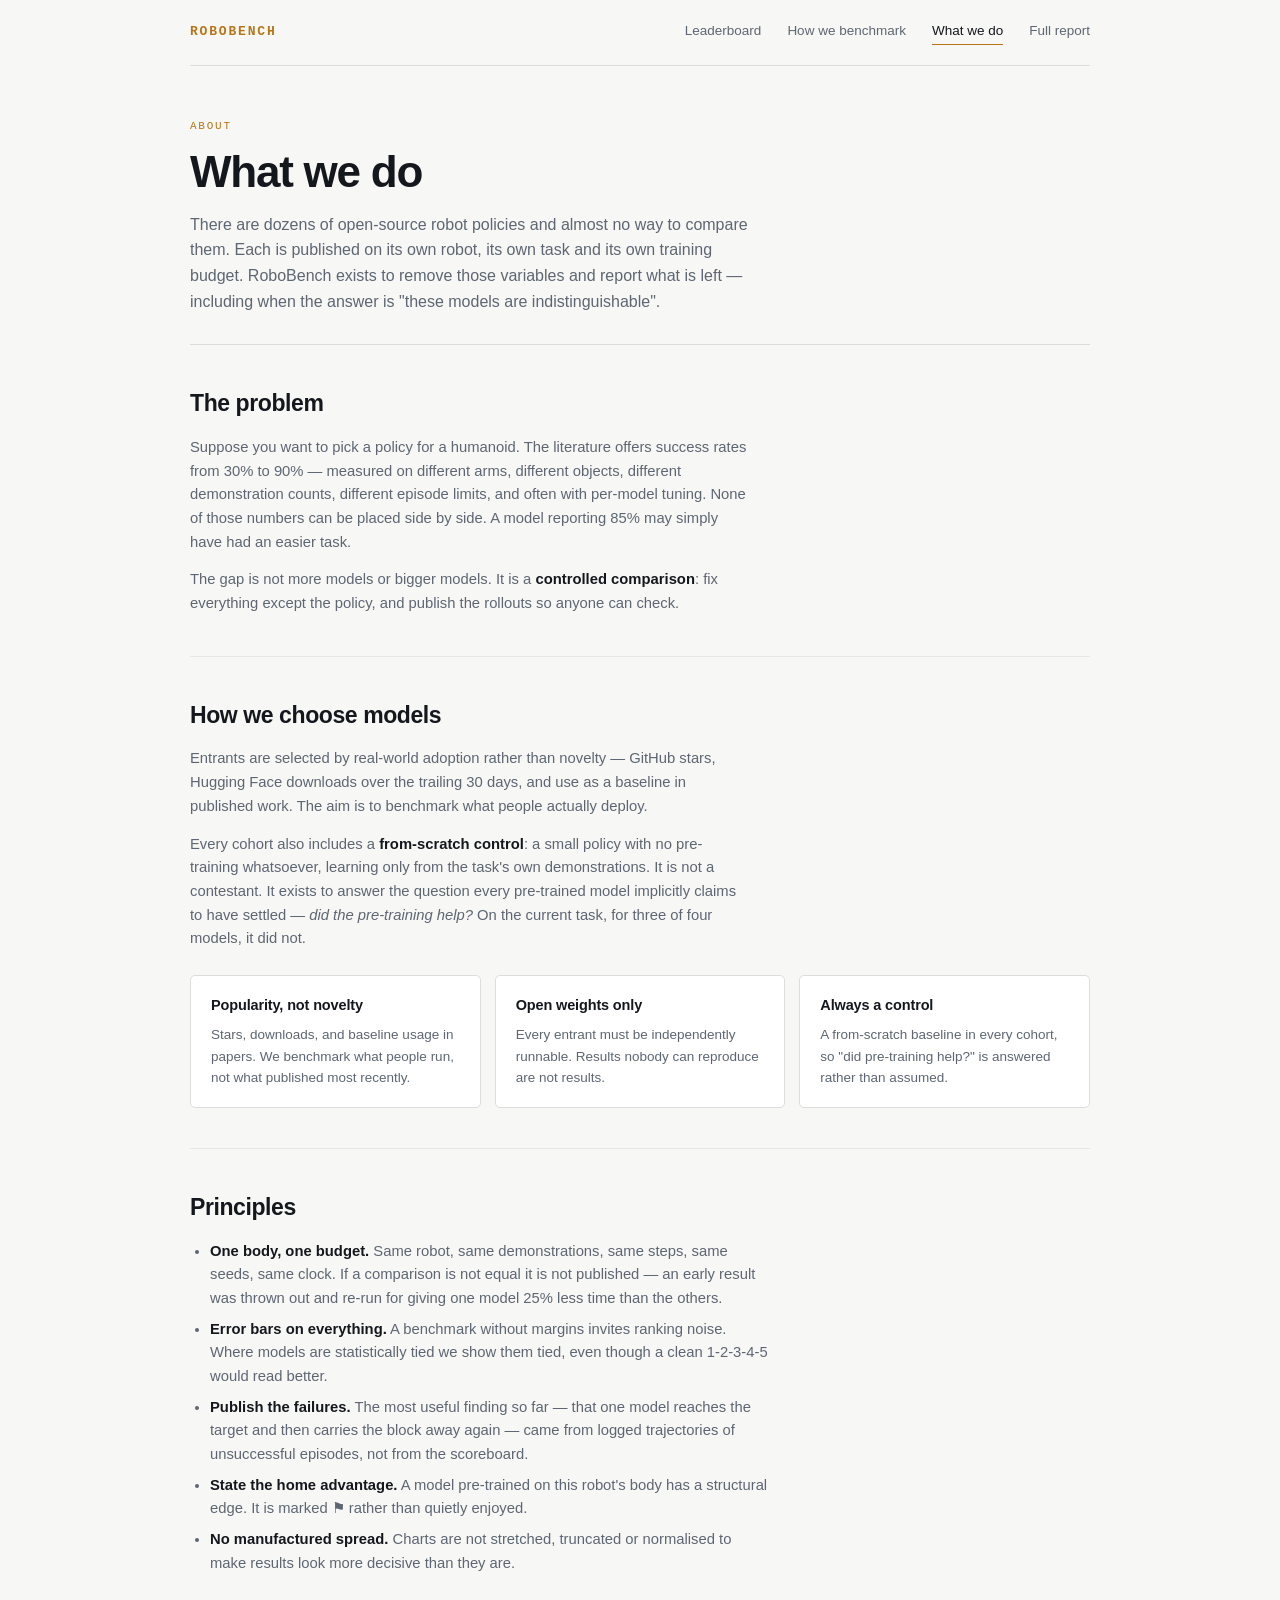
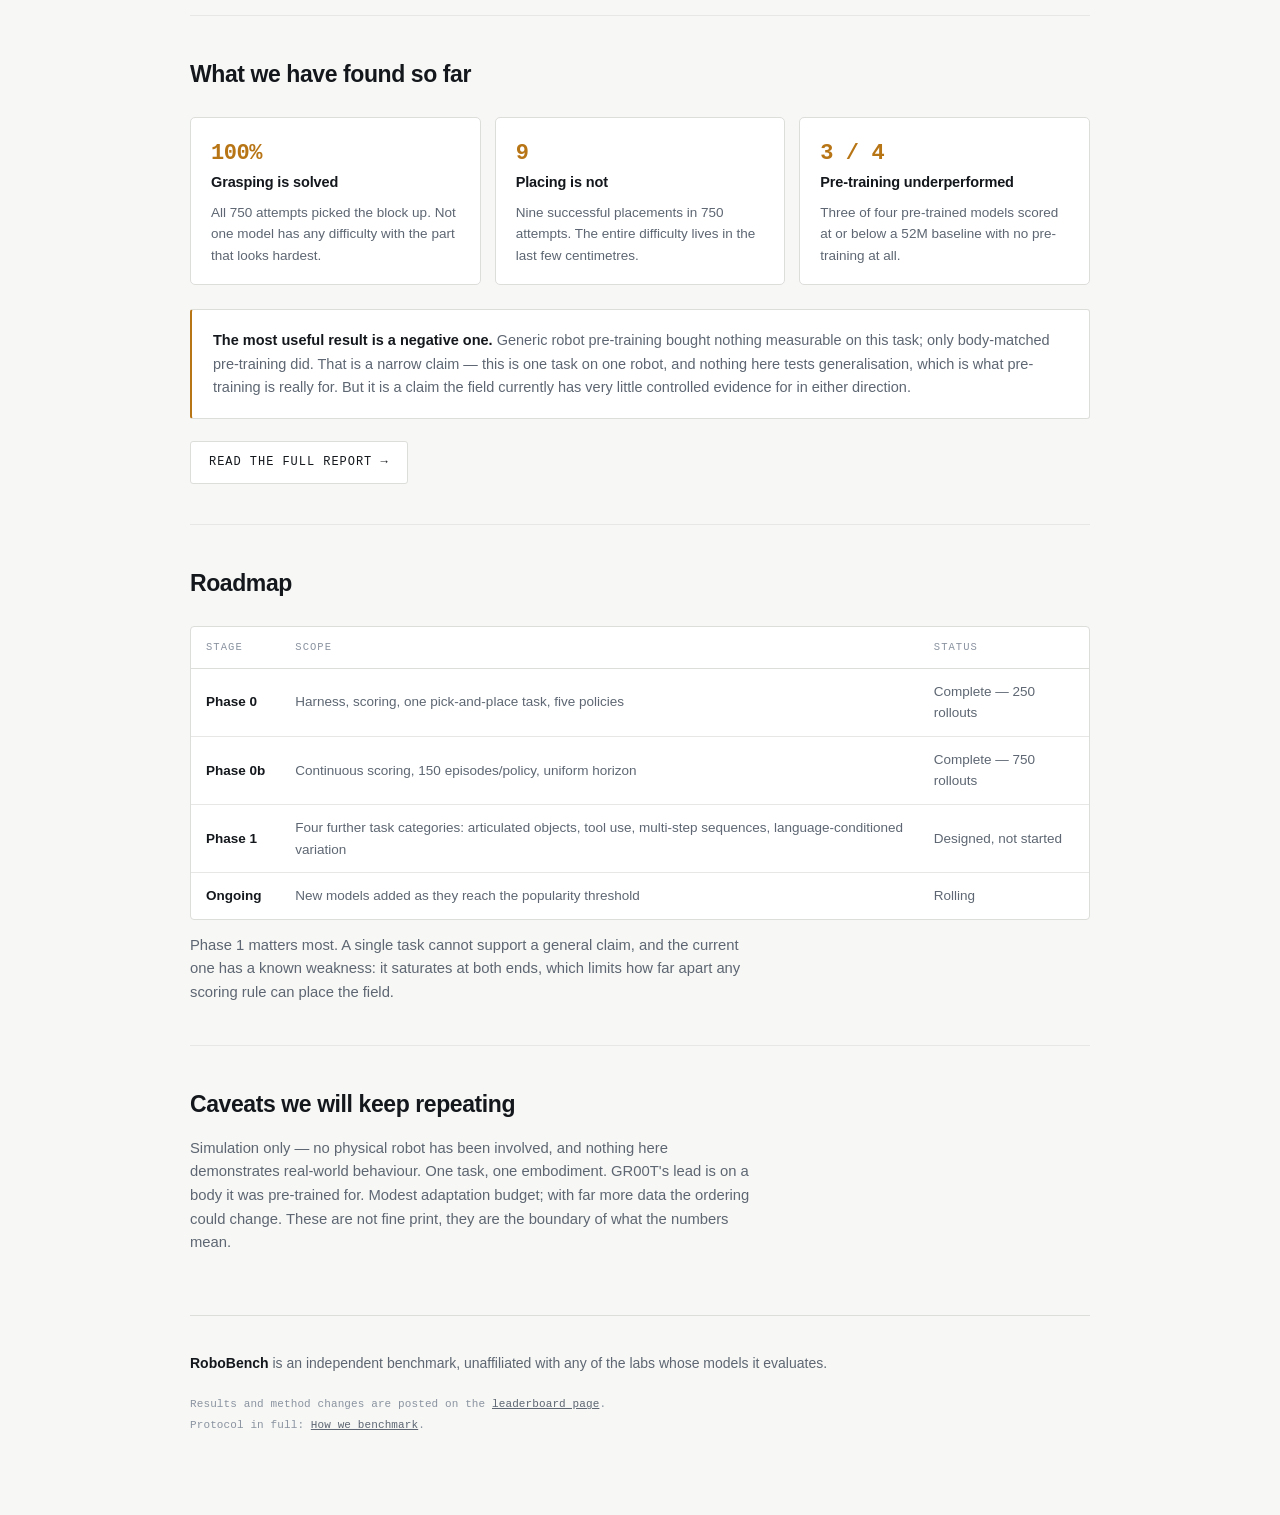
==== about.html @ 3d570c48 "Restructure into a multi-page site - index.html: global leaderboard + updates feed (both with copy-p" ====
<!DOCTYPE html>
<html lang="en">
<head>
<meta charset="UTF-8">
<meta name="viewport" content="width=device-width, initial-scale=1.0">
<title>What we do — RoboBench</title>
<meta name="description" content="Why RoboBench exists, how models are selected, the principles behind it, and what is coming next.">
<link rel="stylesheet" href="assets/style.css">
</head>
<body>
<div class="wrap">

  <nav class="nav">
    <a class="brand" href="index.html">RoboBench</a>
    <a class="l" href="index.html">Leaderboard</a>
    <a class="l" href="methodology.html">How we benchmark</a>
    <a class="l" href="about.html" aria-current="page">What we do</a>
    <a class="l" href="report.html">Full report</a>
  </nav>

  <header>
    <div class="kicker">About</div>
    <h1>What we do</h1>
    <p class="standfirst">There are dozens of open-source robot policies and almost no way to compare them. Each is published on its own robot, its own task and its own training budget. RoboBench exists to remove those variables and report what is left — including when the answer is "these models are indistinguishable".</p>
  </header>

  <section>
    <h2>The problem</h2>
    <p class="body">Suppose you want to pick a policy for a humanoid. The literature offers success rates from 30% to 90% — measured on different arms, different objects, different demonstration counts, different episode limits, and often with per-model tuning. None of those numbers can be placed side by side. A model reporting 85% may simply have had an easier task.</p>
    <p class="body">The gap is not more models or bigger models. It is a <b>controlled comparison</b>: fix everything except the policy, and publish the rollouts so anyone can check.</p>
  </section>

  <section>
    <h2>How we choose models</h2>
    <p class="body">Entrants are selected by real-world adoption rather than novelty — GitHub stars, Hugging Face downloads over the trailing 30 days, and use as a baseline in published work. The aim is to benchmark what people actually deploy.</p>
    <p class="body">Every cohort also includes a <b>from-scratch control</b>: a small policy with no pre-training whatsoever, learning only from the task's own demonstrations. It is not a contestant. It exists to answer the question every pre-trained model implicitly claims to have settled — <i>did the pre-training help?</i> On the current task, for three of four models, it did not.</p>
    <div class="grid">
      <div class="card">
        <h4>Popularity, not novelty</h4>
        <p>Stars, downloads, and baseline usage in papers. We benchmark what people run, not what published most recently.</p>
      </div>
      <div class="card">
        <h4>Open weights only</h4>
        <p>Every entrant must be independently runnable. Results nobody can reproduce are not results.</p>
      </div>
      <div class="card">
        <h4>Always a control</h4>
        <p>A from-scratch baseline in every cohort, so "did pre-training help?" is answered rather than assumed.</p>
      </div>
    </div>
  </section>

  <section>
    <h2>Principles</h2>
    <ul class="body">
      <li><b>One body, one budget.</b> Same robot, same demonstrations, same steps, same seeds, same clock. If a comparison is not equal it is not published — an early result was thrown out and re-run for giving one model 25% less time than the others.</li>
      <li><b>Error bars on everything.</b> A benchmark without margins invites ranking noise. Where models are statistically tied we show them tied, even though a clean 1-2-3-4-5 would read better.</li>
      <li><b>Publish the failures.</b> The most useful finding so far — that one model reaches the target and then carries the block away again — came from logged trajectories of unsuccessful episodes, not from the scoreboard.</li>
      <li><b>State the home advantage.</b> A model pre-trained on this robot's body has a structural edge. It is marked ⚑ rather than quietly enjoyed.</li>
      <li><b>No manufactured spread.</b> Charts are not stretched, truncated or normalised to make results look more decisive than they are.</li>
    </ul>
  </section>

  <section>
    <h2>What we have found so far</h2>
    <div class="grid">
      <div class="card">
        <div class="big">100%</div>
        <h4>Grasping is solved</h4>
        <p>All 750 attempts picked the block up. Not one model has any difficulty with the part that looks hardest.</p>
      </div>
      <div class="card">
        <div class="big">9</div>
        <h4>Placing is not</h4>
        <p>Nine successful placements in 750 attempts. The entire difficulty lives in the last few centimetres.</p>
      </div>
      <div class="card">
        <div class="big">3 / 4</div>
        <h4>Pre-training underperformed</h4>
        <p>Three of four pre-trained models scored at or below a 52M baseline with no pre-training at all.</p>
      </div>
    </div>
    <div class="call">
      <b>The most useful result is a negative one.</b> Generic robot pre-training bought nothing measurable on this task; only body-matched pre-training did. That is a narrow claim — this is one task on one robot, and nothing here tests generalisation, which is what pre-training is really for. But it is a claim the field currently has very little controlled evidence for in either direction.
    </div>
    <a class="cta" href="report.html">Read the full report →</a>
  </section>

  <section>
    <h2>Roadmap</h2>
    <div class="tbl">
      <table>
        <tr><th>Stage</th><th>Scope</th><th>Status</th></tr>
        <tr><td class="name">Phase 0</td><td>Harness, scoring, one pick-and-place task, five policies</td><td>Complete — 250 rollouts</td></tr>
        <tr><td class="name">Phase 0b</td><td>Continuous scoring, 150 episodes/policy, uniform horizon</td><td>Complete — 750 rollouts</td></tr>
        <tr><td class="name">Phase 1</td><td>Four further task categories: articulated objects, tool use, multi-step sequences, language-conditioned variation</td><td>Designed, not started</td></tr>
        <tr><td class="name">Ongoing</td><td>New models added as they reach the popularity threshold</td><td>Rolling</td></tr>
      </table>
    </div>
    <p class="body">Phase 1 matters most. A single task cannot support a general claim, and the current one has a known weakness: it saturates at both ends, which limits how far apart any scoring rule can place the field.</p>
  </section>

  <section>
    <h2>Caveats we will keep repeating</h2>
    <p class="body">Simulation only — no physical robot has been involved, and nothing here demonstrates real-world behaviour. One task, one embodiment. GR00T's lead is on a body it was pre-trained for. Modest adaptation budget; with far more data the ordering could change. These are not fine print, they are the boundary of what the numbers mean.</p>
  </section>

  <footer>
    <b>RoboBench</b> is an independent benchmark, unaffiliated with any of the labs whose models it evaluates.
    <div class="meta">
      Results and method changes are posted on the <a href="index.html">leaderboard page</a>.<br>
      Protocol in full: <a href="methodology.html">How we benchmark</a>.
    </div>
  </footer>

</div>
</body>
</html>
---- assets/style.css ----
:root{
  --bg:#0E1116; --panel:#161A21; --panel-2:#1C212A; --line:#262C36; --line-soft:#1E242D;
  --text:#E6E9EE; --dim:#868F9D; --dimmer:#5A6472;
  --signal:#E8A33D; --ok:#5FB49C; --mid:#5B7089; --bad:#C4635C;
  --groot:#4478d0; --act:#2b8a2b; --g1:#9d9d97; --g2:#c2c2ba; --g3:#82827c;
  --mono:ui-monospace,"SF Mono","Cascadia Mono","Roboto Mono",Consolas,monospace;
  --sans:ui-sans-serif,-apple-system,BlinkMacSystemFont,"Segoe UI",Roboto,Helvetica,Arial,sans-serif;
}
@media (prefers-color-scheme: light){
  :root{
    --bg:#F7F7F5; --panel:#FFFFFF; --panel-2:#F1F2F0; --line:#DCDEDA; --line-soft:#E7E8E5;
    --text:#14181D; --dim:#5D6672; --dimmer:#8A93A0;
    --signal:#B87516; --ok:#2F7F6B; --mid:#5B7089; --bad:#A8453E;
  }
}
:root[data-theme="dark"]{
  --bg:#0E1116; --panel:#161A21; --panel-2:#1C212A; --line:#262C36; --line-soft:#1E242D;
  --text:#E6E9EE; --dim:#868F9D; --dimmer:#5A6472;
  --signal:#E8A33D; --ok:#5FB49C; --bad:#C4635C;
}
:root[data-theme="light"]{
  --bg:#F7F7F5; --panel:#FFFFFF; --panel-2:#F1F2F0; --line:#DCDEDA; --line-soft:#E7E8E5;
  --text:#14181D; --dim:#5D6672; --dimmer:#8A93A0;
  --signal:#B87516; --ok:#2F7F6B; --bad:#A8453E;
}

*{box-sizing:border-box;margin:0;padding:0}
body{background:var(--bg);color:var(--text);font-family:var(--sans);
     -webkit-font-smoothing:antialiased;line-height:1.6;padding:0 24px 80px}
.wrap{max-width:900px;margin:0 auto}
a{color:inherit}

/* ---------- nav ---------- */
.nav{display:flex;align-items:center;gap:26px;flex-wrap:wrap;
     padding:20px 0;border-bottom:1px solid var(--line);margin-bottom:8px}
.nav .brand{font-family:var(--mono);font-size:13px;letter-spacing:.14em;text-transform:uppercase;
            color:var(--signal);text-decoration:none;font-weight:600;margin-right:auto}
.nav a.l{font-size:13.5px;color:var(--dim);text-decoration:none;padding-bottom:2px;
         border-bottom:1px solid transparent}
.nav a.l:hover{color:var(--text)}
.nav a.l[aria-current="page"]{color:var(--text);border-bottom-color:var(--signal)}

/* ---------- header ---------- */
header{padding:44px 0 30px;border-bottom:1px solid var(--line)}
.kicker{font-family:var(--mono);font-size:11px;letter-spacing:.16em;text-transform:uppercase;color:var(--signal)}
h1{font-size:clamp(30px,5vw,44px);line-height:1.06;letter-spacing:-.028em;font-weight:800;margin-top:14px;text-wrap:balance}
.standfirst{color:var(--dim);font-size:16px;margin-top:16px;max-width:64ch}
.standfirst b{color:var(--text);font-weight:600}

section{padding:40px 0;border-bottom:1px solid var(--line-soft)}
section:last-of-type{border-bottom:0}
h2{font-size:23px;letter-spacing:-.018em;font-weight:700;text-wrap:balance}
h3{font-size:17px;font-weight:650;margin-top:26px;letter-spacing:-.01em}
.lede{color:var(--dim);font-size:15px;margin-top:10px;max-width:66ch}
.lede b{color:var(--text);font-weight:600}
p.body{color:var(--dim);font-size:14.8px;margin-top:14px;max-width:68ch}
p.body b{color:var(--text);font-weight:600}
ul.body{color:var(--dim);font-size:14.8px;margin:14px 0 0 20px;max-width:68ch}
ul.body li{margin-top:7px}
ul.body b{color:var(--text);font-weight:600}

/* ---------- leaderboard ---------- */
.lb{margin-top:26px;overflow-x:auto;border:1px solid var(--line);border-radius:5px;background:var(--panel)}
.lb table{width:100%;border-collapse:collapse;font-size:13.5px}
.lb th{font-family:var(--mono);font-size:10.5px;letter-spacing:.09em;text-transform:uppercase;color:var(--dimmer);
       text-align:left;padding:13px 14px;border-bottom:1px solid var(--line);font-weight:500;white-space:nowrap}
.lb td{padding:14px;border-bottom:1px solid var(--line-soft);color:var(--dim);white-space:nowrap;vertical-align:middle}
.lb tr:last-child td{border-bottom:0}
.lb td.m{font-family:var(--mono);font-variant-numeric:tabular-nums}
.lb .rk{font-family:var(--mono);font-size:12px;color:var(--dimmer);width:34px}
.lb .nm{color:var(--text);font-weight:650}
.lb .nm i{display:block;font-style:normal;font-family:var(--mono);font-size:10.5px;color:var(--dimmer);
          margin-top:3px;letter-spacing:.02em;font-weight:400}
.lb .sc{color:var(--text);font-weight:700;font-size:15px}
.lb .ci{font-size:11px;color:var(--dimmer)}
.lb tr.lead td{background:color-mix(in srgb, var(--signal) 7%, transparent)}
.swatch{display:inline-block;width:9px;height:9px;border-radius:2px;margin-right:8px;vertical-align:0}
.tie{font-family:var(--mono);font-size:10px;letter-spacing:.07em;text-transform:uppercase;color:var(--dimmer);
     border-left:2px solid var(--line);padding:6px 0 6px 11px;margin:0}

/* ---------- update feed ---------- */
.feed{margin-top:26px;border-left:1px solid var(--line);padding-left:0}
.item{position:relative;padding:0 0 30px 26px}
.item:last-child{padding-bottom:4px}
.item::before{content:"";position:absolute;left:-4.5px;top:7px;width:8px;height:8px;border-radius:50%;
              background:var(--dimmer);outline:3px solid var(--bg)}
.item.new::before{background:var(--signal)}
.item .when{font-family:var(--mono);font-size:11px;letter-spacing:.06em;color:var(--dimmer)}
.item .tag{font-family:var(--mono);font-size:9.5px;letter-spacing:.1em;text-transform:uppercase;
           padding:2px 7px;border-radius:2px;border:1px solid var(--line);color:var(--dim);margin-left:9px}
.item .tag.result{color:var(--signal);border-color:var(--signal)}
.item .tag.model{color:var(--ok);border-color:var(--ok)}
.item .tag.method{color:var(--mid);border-color:var(--mid)}
.item h4{font-size:15.5px;font-weight:650;margin-top:8px;letter-spacing:-.01em}
.item p{color:var(--dim);font-size:14px;margin-top:6px;max-width:66ch}
.item a.more{font-size:13px;color:var(--signal);text-decoration:none;border-bottom:1px solid transparent}
.item a.more:hover{border-bottom-color:var(--signal)}

/* ---------- cards / callouts ---------- */
.grid{display:grid;grid-template-columns:repeat(auto-fit,minmax(240px,1fr));gap:14px;margin-top:24px}
.card{background:var(--panel);border:1px solid var(--line);border-radius:5px;padding:18px 20px}
.card h4{font-size:14.5px;font-weight:650;letter-spacing:-.01em}
.card p{color:var(--dim);font-size:13.5px;margin-top:7px}
.card .big{font-family:var(--mono);font-size:22px;font-weight:700;color:var(--signal);letter-spacing:-.02em}

.call{margin-top:24px;padding:19px 21px;background:var(--panel);border:1px solid var(--line);
      border-left:2px solid var(--signal);border-radius:3px;font-size:14.5px;color:var(--dim)}
.call.quiet{border-left-color:var(--line)}
.call b{color:var(--text);font-weight:650}
.call + .call{margin-top:11px}

.cta{display:inline-block;margin-top:22px;font-family:var(--mono);font-size:12px;letter-spacing:.08em;
     text-transform:uppercase;color:var(--text);text-decoration:none;border:1px solid var(--line);
     border-radius:3px;padding:11px 18px;background:var(--panel)}
.cta:hover{border-color:var(--signal);color:var(--signal)}

.tbl{margin-top:24px;overflow-x:auto;border:1px solid var(--line);border-radius:4px;background:var(--panel)}
.tbl table{width:100%;border-collapse:collapse;font-size:13.5px}
.tbl th{font-family:var(--mono);font-size:10.5px;letter-spacing:.1em;text-transform:uppercase;color:var(--dimmer);
        text-align:left;padding:12px 15px;border-bottom:1px solid var(--line);font-weight:500;white-space:nowrap}
.tbl td{padding:12px 15px;border-bottom:1px solid var(--line-soft);color:var(--dim)}
.tbl tr:last-child td{border-bottom:0}
.tbl td.m{font-family:var(--mono);font-variant-numeric:tabular-nums;white-space:nowrap}
.tbl td.name{color:var(--text);font-weight:600;white-space:nowrap}

footer{padding:36px 0 0;border-top:1px solid var(--line);color:var(--dim);font-size:14px;margin-top:20px}
footer b{color:var(--text)}
.meta{font-family:var(--mono);font-size:11px;color:var(--dimmer);margin-top:20px;line-height:1.85;letter-spacing:.01em}
.meta a{color:var(--dim)}
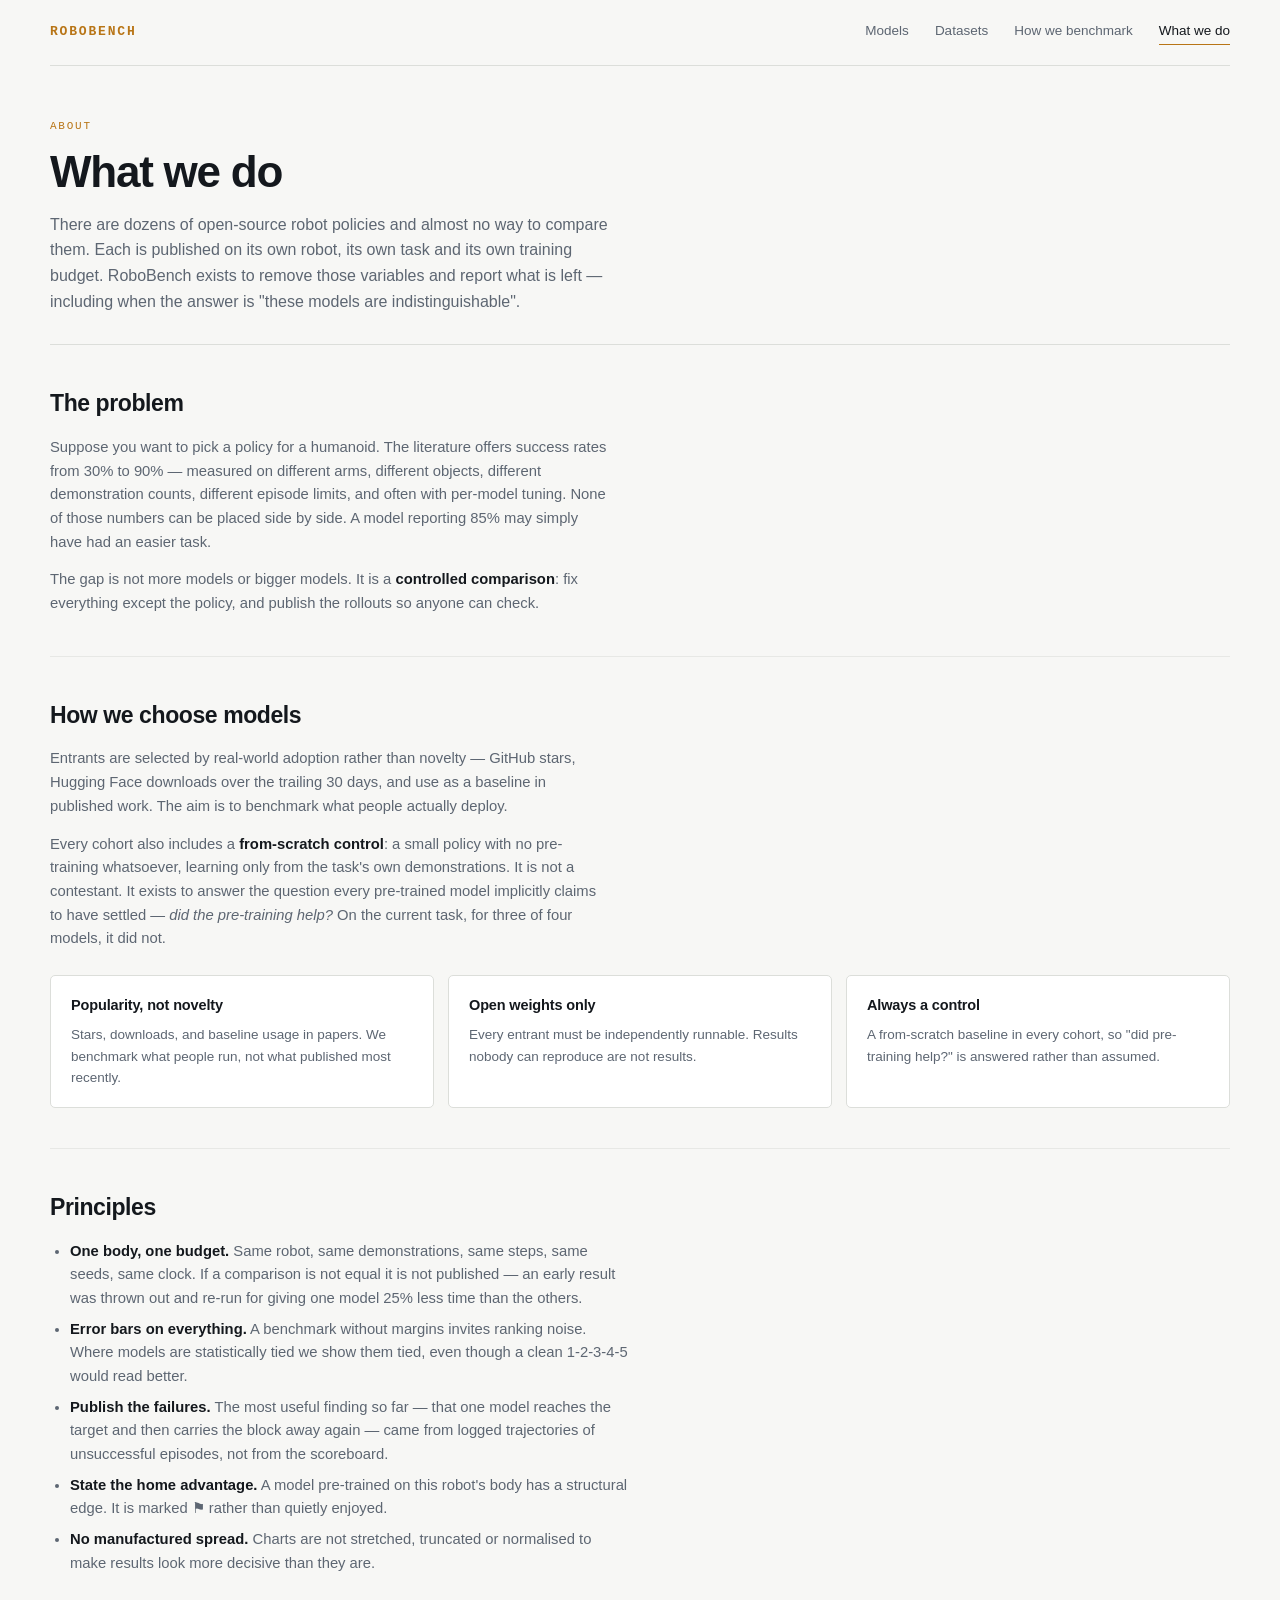
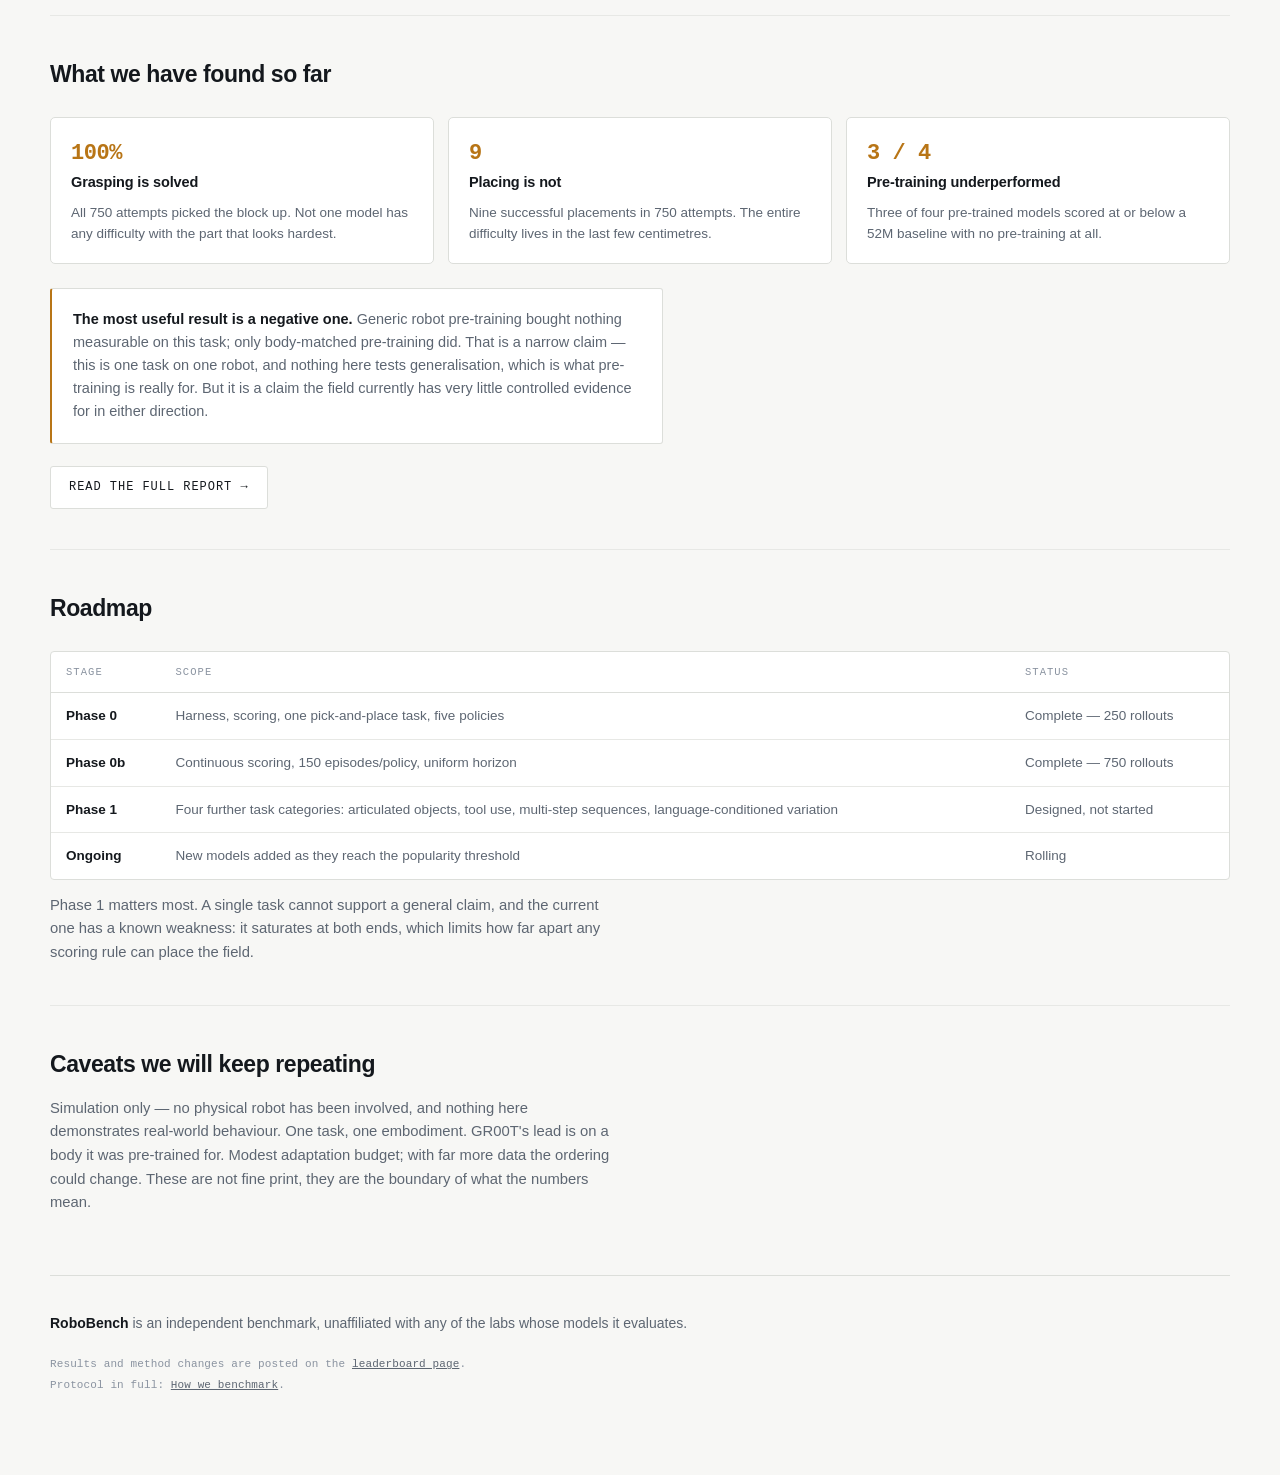
==== commit 9f988d9f: "Add datasets benchmark; split landing page into Models and Datasets The site now grades training dat" ====
--- a/about.html
+++ b/about.html
@@ -12,10 +12,10 @@
 
   <nav class="nav">
     <a class="brand" href="index.html">RoboBench</a>
-    <a class="l" href="index.html">Leaderboard</a>
+    <a class="l" href="models.html">Models</a>
+    <a class="l" href="datasets.html">Datasets</a>
     <a class="l" href="methodology.html">How we benchmark</a>
     <a class="l" href="about.html" aria-current="page">What we do</a>
-    <a class="l" href="report.html">Full report</a>
   </nav>
 
   <header>
--- a/assets/style.css
+++ b/assets/style.css
@@ -2,7 +2,8 @@
   --bg:#0E1116; --panel:#161A21; --panel-2:#1C212A; --line:#262C36; --line-soft:#1E242D;
   --text:#E6E9EE; --dim:#868F9D; --dimmer:#5A6472;
   --signal:#E8A33D; --ok:#5FB49C; --mid:#5B7089; --bad:#C4635C;
-  --groot:#4478d0; --act:#2b8a2b; --g1:#9d9d97; --g2:#c2c2ba; --g3:#82827c;
+  --groot:#4478d0; --act:#2b8a2b; --g1:#9d9d97; --g2:#c2c2ba; --g3:#82827c; --g4:#707069; --g5:#9a9a92;
+  --hatch:rgba(255,255,255,.18);
   --mono:ui-monospace,"SF Mono","Cascadia Mono","Roboto Mono",Consolas,monospace;
   --sans:ui-sans-serif,-apple-system,BlinkMacSystemFont,"Segoe UI",Roboto,Helvetica,Arial,sans-serif;
 }
@@ -11,23 +12,30 @@
     --bg:#F7F7F5; --panel:#FFFFFF; --panel-2:#F1F2F0; --line:#DCDEDA; --line-soft:#E7E8E5;
     --text:#14181D; --dim:#5D6672; --dimmer:#8A93A0;
     --signal:#B87516; --ok:#2F7F6B; --mid:#5B7089; --bad:#A8453E;
+    /* chart series need darkening too — the dark-tuned greys vanish on white */
+    --groot:#2F5DA8; --act:#1F6B1F; --g1:#6F6F68; --g2:#8B8B83; --g3:#5E5E58; --g4:#4F4F49; --g5:#7A7A72;
+    --hatch:rgba(0,0,0,.22);
   }
 }
 :root[data-theme="dark"]{
   --bg:#0E1116; --panel:#161A21; --panel-2:#1C212A; --line:#262C36; --line-soft:#1E242D;
   --text:#E6E9EE; --dim:#868F9D; --dimmer:#5A6472;
-  --signal:#E8A33D; --ok:#5FB49C; --bad:#C4635C;
+  --signal:#E8A33D; --ok:#5FB49C; --mid:#5B7089; --bad:#C4635C;
+  --groot:#4478d0; --act:#2b8a2b; --g1:#9d9d97; --g2:#c2c2ba; --g3:#82827c; --g4:#707069; --g5:#9a9a92;
+  --hatch:rgba(255,255,255,.18);
 }
 :root[data-theme="light"]{
   --bg:#F7F7F5; --panel:#FFFFFF; --panel-2:#F1F2F0; --line:#DCDEDA; --line-soft:#E7E8E5;
   --text:#14181D; --dim:#5D6672; --dimmer:#8A93A0;
-  --signal:#B87516; --ok:#2F7F6B; --bad:#A8453E;
+  --signal:#B87516; --ok:#2F7F6B; --mid:#5B7089; --bad:#A8453E;
+  --groot:#2F5DA8; --act:#1F6B1F; --g1:#6F6F68; --g2:#8B8B83; --g3:#5E5E58; --g4:#4F4F49; --g5:#7A7A72;
+  --hatch:rgba(0,0,0,.22);
 }
 
 *{box-sizing:border-box;margin:0;padding:0}
 body{background:var(--bg);color:var(--text);font-family:var(--sans);
      -webkit-font-smoothing:antialiased;line-height:1.6;padding:0 24px 80px}
-.wrap{max-width:900px;margin:0 auto}
+.wrap{max-width:1180px;margin:0 auto}
 a{color:inherit}
 
 /* ---------- nav ---------- */
@@ -59,9 +67,18 @@
 ul.body li{margin-top:7px}
 ul.body b{color:var(--text);font-weight:600}
 
+/* ---------- hero: leaderboard is the landing page ---------- */
+.hero{padding-top:26px;border-bottom:1px solid var(--line)}
+.hero h1{font-size:clamp(32px,5.5vw,50px);margin-top:12px}
+.hero .standfirst{max-width:70ch;margin-bottom:6px}
+.scorekey{font-size:12.5px;color:var(--dimmer);margin-top:14px;line-height:1.6;max-width:74ch}
+.scorekey b{color:var(--dim);font-weight:600}
+.scorekey a{color:var(--dim)}
+
 /* ---------- leaderboard ---------- */
-.lb{margin-top:26px;overflow-x:auto;border:1px solid var(--line);border-radius:5px;background:var(--panel)}
-.lb table{width:100%;border-collapse:collapse;font-size:13.5px}
+.lb{margin-top:24px;overflow-x:auto;border:1px solid var(--line);border-radius:6px;background:var(--panel)}
+.hero .lb{margin-top:28px;box-shadow:0 1px 0 var(--line-soft)}
+.lb table{width:100%;border-collapse:collapse;font-size:14.5px}
 .lb th{font-family:var(--mono);font-size:10.5px;letter-spacing:.09em;text-transform:uppercase;color:var(--dimmer);
        text-align:left;padding:13px 14px;border-bottom:1px solid var(--line);font-weight:500;white-space:nowrap}
 .lb td{padding:14px;border-bottom:1px solid var(--line-soft);color:var(--dim);white-space:nowrap;vertical-align:middle}
@@ -71,12 +88,69 @@
 .lb .nm{color:var(--text);font-weight:650}
 .lb .nm i{display:block;font-style:normal;font-family:var(--mono);font-size:10.5px;color:var(--dimmer);
           margin-top:3px;letter-spacing:.02em;font-weight:400}
-.lb .sc{color:var(--text);font-weight:700;font-size:15px}
+.lb .sc{color:var(--text);font-weight:700;font-size:17px;font-variant-numeric:tabular-nums}
+.hero .lb .sc{font-size:19px}
 .lb .ci{font-size:11px;color:var(--dimmer)}
+.lb .nm{font-size:14px}
 .lb tr.lead td{background:color-mix(in srgb, var(--signal) 7%, transparent)}
 .swatch{display:inline-block;width:9px;height:9px;border-radius:2px;margin-right:8px;vertical-align:0}
 .tie{font-family:var(--mono);font-size:10px;letter-spacing:.07em;text-transform:uppercase;color:var(--dimmer);
      border-left:2px solid var(--line);padding:6px 0 6px 11px;margin:0}
+
+/* ---------- task tabs (progressive enhancement) ---------- */
+.tabs{display:none;gap:6px;margin-top:24px;flex-wrap:wrap}
+.js-tabs .tabs{display:flex}
+.tab{font-family:var(--mono);font-size:11px;letter-spacing:.07em;text-transform:uppercase;
+     color:var(--dim);background:var(--panel);border:1px solid var(--line);border-radius:4px;
+     padding:8px 15px;cursor:pointer;transition:color .12s,border-color .12s,background .12s}
+.tab:hover{color:var(--text)}
+.tab.active{color:var(--text);border-color:var(--signal);background:color-mix(in srgb,var(--signal) 8%,transparent)}
+.tab:focus-visible{outline:2px solid var(--signal);outline-offset:2px}
+.tab-panel{display:block}
+.js-tabs .tab-panel{display:none}
+.js-tabs .tab-panel.active{display:block}
+.panel-sub{font-family:var(--mono);font-size:11px;letter-spacing:.03em;color:var(--dim);margin:18px 0 -6px}
+/* score sparkline (added by JS, width ∝ score within each task) */
+.lb .bar{display:block;height:3px;border-radius:2px;margin:5px 0 2px;
+         background:color-mix(in srgb,var(--signal) 50%,transparent)}
+.lb tr.lead .bar{background:color-mix(in srgb,var(--signal) 82%,transparent)}
+
+/* ---------- master-score bar chart (hero) ---------- */
+.master{margin-top:26px;border:1px solid var(--line);border-radius:8px;background:var(--panel);
+        padding:22px 24px;box-shadow:0 1px 0 var(--line-soft)}
+.master-head{display:flex;align-items:baseline;gap:12px;flex-wrap:wrap;margin-bottom:20px}
+.master-title{font-size:15px;font-weight:700;letter-spacing:-.01em;color:var(--text)}
+.master-sub{font-family:var(--mono);font-size:10.5px;letter-spacing:.06em;text-transform:uppercase;color:var(--dimmer)}
+.mbar-row{display:grid;grid-template-columns:minmax(96px,150px) 1fr 86px;align-items:center;gap:14px;margin:11px 0}
+.mbar-label{font-size:13.5px;font-weight:650;color:var(--text);white-space:nowrap;overflow:hidden;text-overflow:ellipsis}
+.mbar-track{position:relative;height:22px;background:var(--panel-2);border-radius:4px;overflow:visible}
+.mbar-fill{position:absolute;left:0;top:0;height:100%;border-radius:3px;min-width:3px}
+.mbar-whisker{position:absolute;top:50%;height:10px;transform:translateY(-50%);
+              border-left:2px solid var(--dim);border-right:2px solid var(--dim);opacity:.85}
+.mbar-whisker::before{content:"";position:absolute;top:50%;left:0;right:0;border-top:1.5px solid var(--dim)}
+.mbar-val{font-family:var(--mono);font-variant-numeric:tabular-nums;font-size:15.5px;font-weight:700;color:var(--text);text-align:right;white-space:nowrap}
+.mbar-val .mbar-ci{display:block;font-size:10px;color:var(--dimmer);font-weight:400}
+.master-note{font-size:12px;color:var(--dimmer);margin-top:18px;line-height:1.6;max-width:78ch}
+.master-note a{color:var(--dim)}
+/* provisional (single-task) entrants: hatched fill signals "not a combined score" */
+.master-divider{font-family:var(--mono);font-size:9.5px;letter-spacing:.1em;text-transform:uppercase;
+                color:var(--dimmer);margin:22px 0 8px;padding-top:15px;border-top:1px dashed var(--line)}
+.mbar-fill.prov{opacity:.6;
+  background-image:repeating-linear-gradient(45deg,rgba(0,0,0,0) 0 4px,var(--hatch) 4px 8px)}
+.mbar-row.provisional .mbar-val{color:var(--dim);font-weight:650}
+.mbar-row.provisional .mbar-label{color:var(--dim)}
+.detail-label{font-family:var(--mono);font-size:10.5px;letter-spacing:.09em;text-transform:uppercase;
+              color:var(--dimmer);margin:30px 0 -6px}
+@media (max-width:560px){
+  /* an 84px label column truncates every real model name — give the label its own row */
+  .mbar-row{grid-template-columns:1fr auto;grid-template-areas:"label val" "track track";gap:4px 10px}
+  .mbar-label{grid-area:label;font-size:12.5px;white-space:normal;overflow:visible}
+  .mbar-val{grid-area:val}
+  .mbar-track{grid-area:track;margin-bottom:6px}
+  .mbar-whisker{min-width:6px}
+  .duo .mini .r{grid-template-columns:1fr 78px;gap:8px;font-size:12.5px}
+  .duo .col{padding:18px 16px 16px}
+}
 
 /* ---------- update feed ---------- */
 .feed{margin-top:26px;border-left:1px solid var(--line);padding-left:0}
@@ -99,12 +173,13 @@
 /* ---------- cards / callouts ---------- */
 .grid{display:grid;grid-template-columns:repeat(auto-fit,minmax(240px,1fr));gap:14px;margin-top:24px}
 .card{background:var(--panel);border:1px solid var(--line);border-radius:5px;padding:18px 20px}
-.card h4{font-size:14.5px;font-weight:650;letter-spacing:-.01em}
+.card h3,
+.card h4{font-size:14.5px;font-weight:650;letter-spacing:-.01em;margin-top:0}
 .card p{color:var(--dim);font-size:13.5px;margin-top:7px}
 .card .big{font-family:var(--mono);font-size:22px;font-weight:700;color:var(--signal);letter-spacing:-.02em}
 
 .call{margin-top:24px;padding:19px 21px;background:var(--panel);border:1px solid var(--line);
-      border-left:2px solid var(--signal);border-radius:3px;font-size:14.5px;color:var(--dim)}
+      border-left:2px solid var(--signal);border-radius:3px;font-size:14.5px;color:var(--dim);max-width:76ch}
 .call.quiet{border-left-color:var(--line)}
 .call b{color:var(--text);font-weight:650}
 .call + .call{margin-top:11px}
@@ -121,9 +196,58 @@
 .tbl td{padding:12px 15px;border-bottom:1px solid var(--line-soft);color:var(--dim)}
 .tbl tr:last-child td{border-bottom:0}
 .tbl td.m{font-family:var(--mono);font-variant-numeric:tabular-nums;white-space:nowrap}
-.tbl td.name{color:var(--text);font-weight:600;white-space:nowrap}
+.tbl td.name,
+.tbl th.name{color:var(--text);font-weight:600;white-space:nowrap;text-align:left;
+             font-family:var(--sans);font-size:13.5px;letter-spacing:0;text-transform:none;
+             padding:12px 15px;border-bottom:1px solid var(--line-soft)}
+.tbl tr:last-child th.name{border-bottom:0}
+/* visually-hidden: present for screen readers, absent on screen */
+.vh{position:absolute;width:1px;height:1px;padding:0;margin:-1px;overflow:hidden;
+    clip:rect(0 0 0 0);white-space:nowrap;border:0}
 
 footer{padding:36px 0 0;border-top:1px solid var(--line);color:var(--dim);font-size:14px;margin-top:20px}
 footer b{color:var(--text)}
 .meta{font-family:var(--mono);font-size:11px;color:var(--dimmer);margin-top:20px;line-height:1.85;letter-spacing:.01em}
 .meta a{color:var(--dim)}
+
+/* ---------- landing: the two-column benchmark split ---------- */
+.duo{display:grid;grid-template-columns:repeat(auto-fit,minmax(min(330px,100%),1fr));gap:18px;margin-top:30px}
+.duo .col{background:var(--panel);border:1px solid var(--line);border-radius:6px;
+          padding:24px 24px 20px;display:flex;flex-direction:column}
+.duo .col.models{border-top:3px solid var(--groot)}
+.duo .col.datasets{border-top:3px solid var(--ok)}
+.duo .col .kicker{font-size:10px;letter-spacing:.14em}
+.duo .col h3{font-size:22px;font-weight:750;margin-top:9px;letter-spacing:-.022em}
+.duo .col p.d{color:var(--dim);font-size:14px;margin-top:10px;max-width:46ch}
+.duo .col p.d b{color:var(--text);font-weight:600}
+.q,
+.duo .q{font-family:var(--mono);font-size:11px;letter-spacing:.08em;text-transform:uppercase;
+        color:var(--dimmer);margin-top:16px}
+.duo .mini{margin-top:9px;border-top:1px solid var(--line-soft);padding-top:12px}
+.duo .mini .r{display:grid;grid-template-columns:1fr 92px;gap:10px;align-items:center;
+              padding:5px 0;font-size:13.5px}
+.duo .mini .r .n{color:var(--dim);display:flex;align-items:center;gap:8px;min-width:0}
+.duo .mini .r .n .t{overflow:hidden;text-overflow:ellipsis;white-space:nowrap}
+.duo .mini .r.top .n{color:var(--text);font-weight:600}
+.duo .mini .r.floor .n,.duo .mini .r.floor .v{color:var(--dimmer)}
+.duo .mini .r .v{font-family:var(--mono);font-variant-numeric:tabular-nums;text-align:right;
+                 color:var(--text);font-size:13px}
+.duo .mini .r .v .u{color:var(--dimmer);font-size:11px;margin-left:3px}
+.duo .foot{font-size:12.5px;color:var(--dimmer);margin-top:14px;line-height:1.6}
+.duo .foot b{color:var(--dim);font-weight:600}
+.duo .links{margin-top:auto;padding-top:18px;display:flex;gap:16px;flex-wrap:wrap;font-size:13px}
+.duo .links a{color:var(--signal);text-decoration:none;border-bottom:1px solid transparent}
+.duo .links a:hover{border-bottom-color:var(--signal)}
+
+/* ---------- dataset pages: stage ladder ---------- */
+.ladder{margin-top:22px;display:grid;gap:8px}
+.ladder .st{display:grid;grid-template-columns:132px 1fr 58px;gap:12px;align-items:center;font-size:13.5px}
+.ladder .st .lb2{color:var(--dim)}
+.ladder .st .tr{height:9px;background:var(--panel-2);border:1px solid var(--line-soft);
+                border-radius:2px;overflow:hidden}
+.ladder .st .fl{height:100%;background:var(--ok);opacity:.85}
+.ladder .st .vl{font-family:var(--mono);font-size:12.5px;font-variant-numeric:tabular-nums;
+                text-align:right;color:var(--text)}
+.ladder .st.gate .fl{background:var(--bad)}
+.ladder .st.gate .lb2{color:var(--text);font-weight:600}
+@media (max-width:560px){ .ladder .st{grid-template-columns:100px 1fr 52px;gap:9px} }
